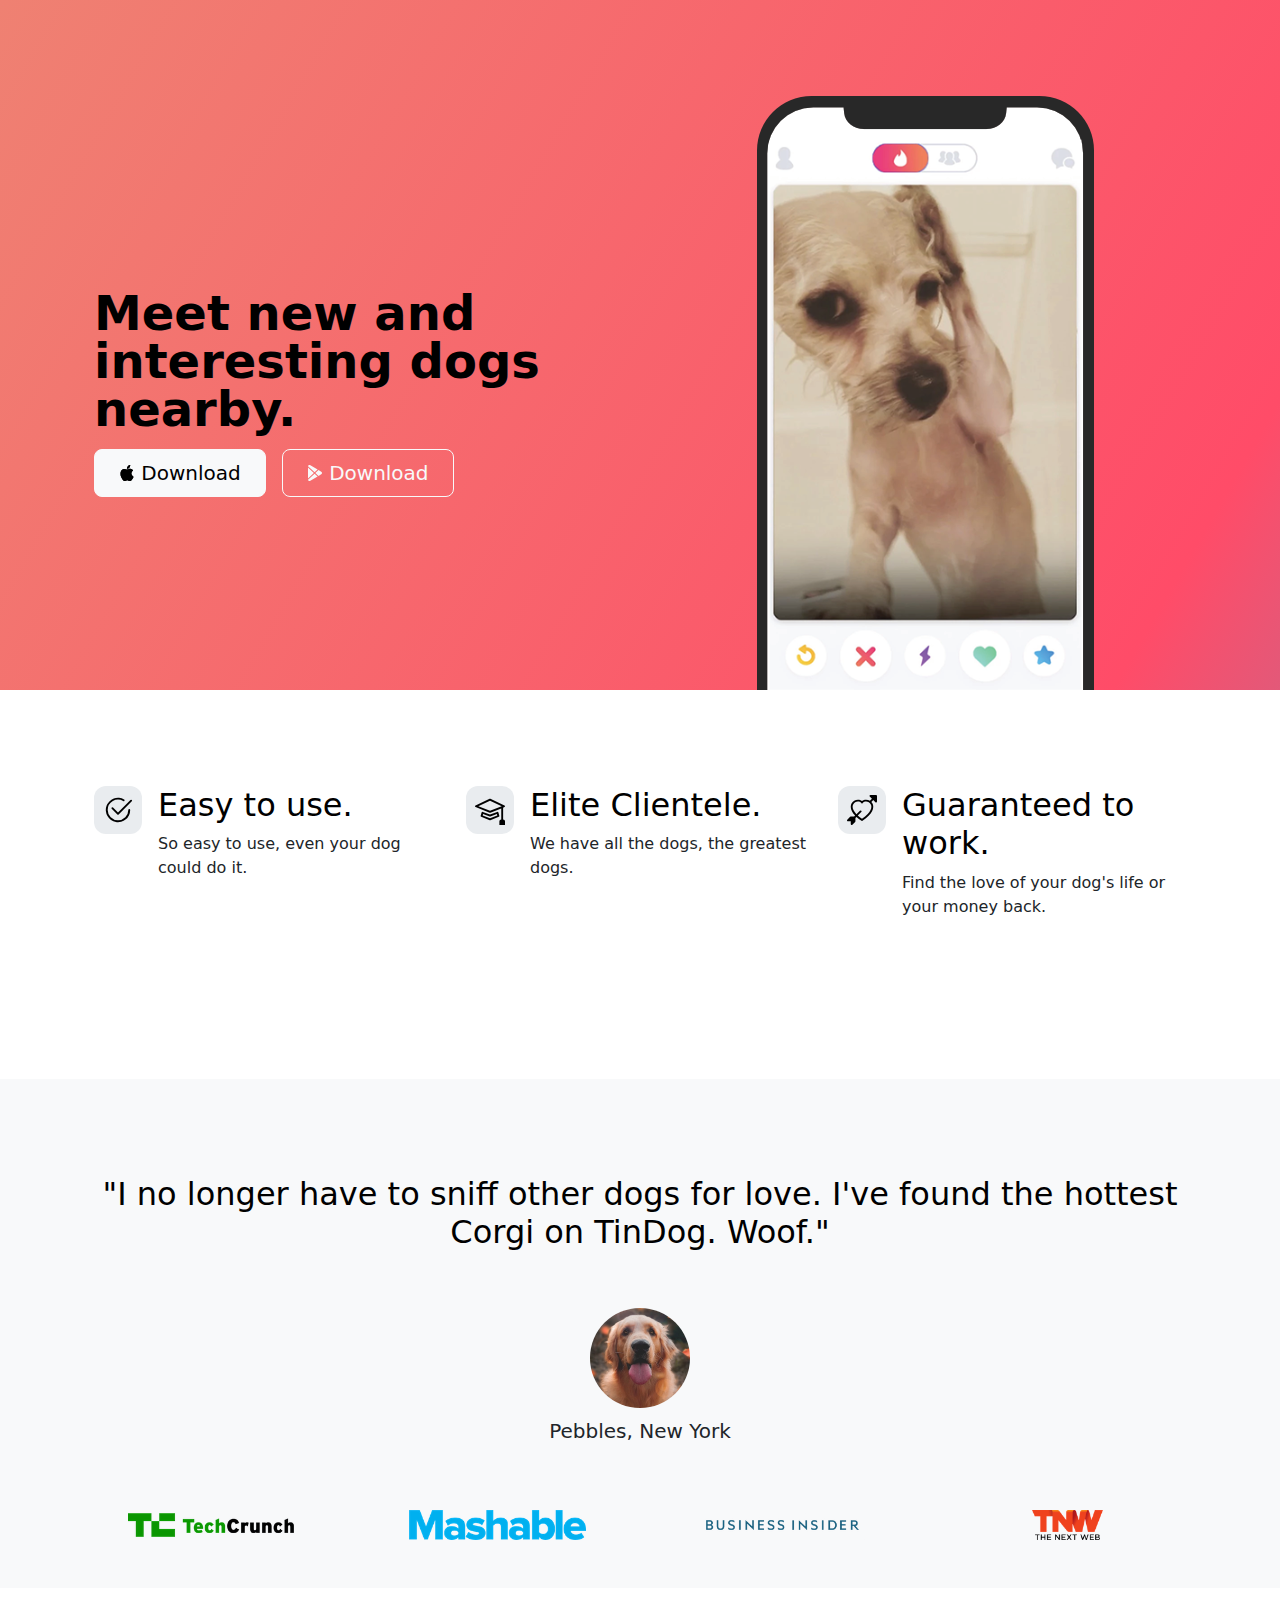
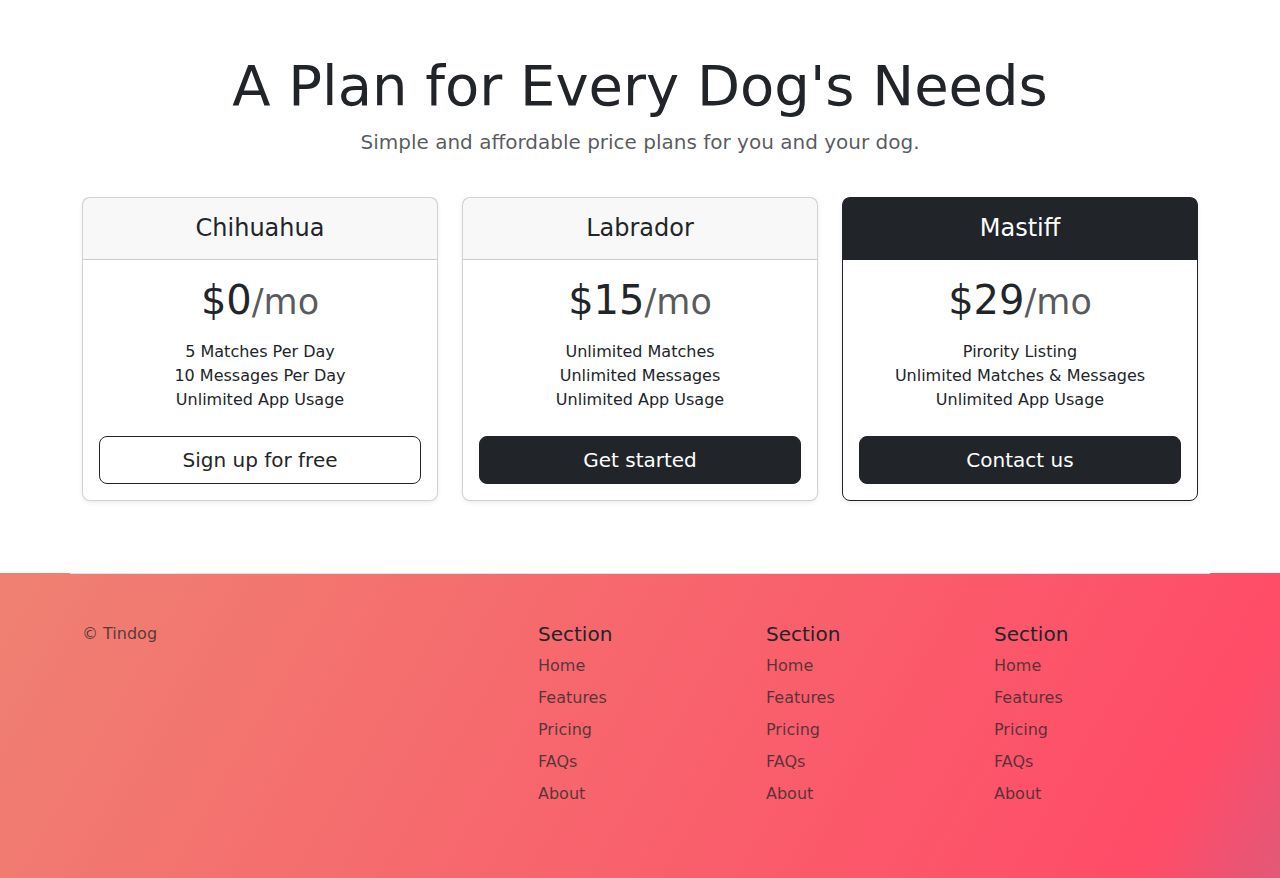
==== projects/11.3 TinDog Project/index.html @ 93079cc1 "Add files via upload" ====
<!DOCTYPE html>
<html lang="en">

<head>
  <meta charset="UTF-8">
  <meta name="viewport" content="width=device-width, initial-scale=1.0">
  <title>TinDog</title>
  <link rel="stylesheet" href="./css/style.css">
  <link href="https://cdn.jsdelivr.net/npm/bootstrap@5.3.3/dist/css/bootstrap.min.css" rel="stylesheet" integrity="sha384-QWTKZyjpPEjISv5WaRU9OFeRpok6YctnYmDr5pNlyT2bRjXh0JMhjY6hW+ALEwIH" crossorigin="anonymous">
</head>

<body>

  <!-- Title -->
  <section id="title" class="gradient-background">

    <div class="container col-xxl-8 px-4 pt-5">
      <div class="row flex-lg-row-reverse align-items-center g-5 pt-5">
        <div class="col-10 col-sm-8 col-lg-6">
          <img src="./images/iphone.png" class="d-block mx-lg-auto img-fluid" alt="picture of a dog on an iphone"  height="200" loading="lazy">
        </div>
        <div class="col-lg-6">
          <h1 class="display-5 fw-bold text-body-emphasis lh-1 mb-3">Meet new and interesting dogs nearby.</h1>
          
          <div class="d-grid gap-2 d-md-flex justify-content-md-start">
            <button type="button" class="btn btn-light btn-lg px-4 me-md-2"><svg xmlns="http://www.w3.org/2000/svg" width="16" height="16" fill="currentColor"
              class="bi bi-apple mb-1" viewBox="0 0 16 16">
                <path
                d="M11.182.008C11.148-.03 9.923.023 8.857 1.18c-1.066 1.156-.902 2.482-.878 2.516.024.034 1.52.087 2.475-1.258.955-1.345.762-2.391.728-2.43Zm3.314 11.733c-.048-.096-2.325-1.234-2.113-3.422.212-2.189 1.675-2.789 1.698-2.854.023-.065-.597-.79-1.254-1.157a3.692 3.692 0 0 0-1.563-.434c-.108-.003-.483-.095-1.254.116-.508.139-1.653.589-1.968.607-.316.018-1.256-.522-2.267-.665-.647-.125-1.333.131-1.824.328-.49.196-1.422.754-2.074 2.237-.652 1.482-.311 3.83-.067 4.56.244.729.625 1.924 1.273 2.796.576.984 1.34 1.667 1.659 1.899.319.232 1.219.386 1.843.067.502-.308 1.408-.485 1.766-.472.357.013 1.061.154 1.782.539.571.197 1.111.115 1.652-.105.541-.221 1.324-1.059 2.238-2.758.347-.79.505-1.217.473-1.282Z" />
                <path
                d="M11.182.008C11.148-.03 9.923.023 8.857 1.18c-1.066 1.156-.902 2.482-.878 2.516.024.034 1.52.087 2.475-1.258.955-1.345.762-2.391.728-2.43Zm3.314 11.733c-.048-.096-2.325-1.234-2.113-3.422.212-2.189 1.675-2.789 1.698-2.854.023-.065-.597-.79-1.254-1.157a3.692 3.692 0 0 0-1.563-.434c-.108-.003-.483-.095-1.254.116-.508.139-1.653.589-1.968.607-.316.018-1.256-.522-2.267-.665-.647-.125-1.333.131-1.824.328-.49.196-1.422.754-2.074 2.237-.652 1.482-.311 3.83-.067 4.56.244.729.625 1.924 1.273 2.796.576.984 1.34 1.667 1.659 1.899.319.232 1.219.386 1.843.067.502-.308 1.408-.485 1.766-.472.357.013 1.061.154 1.782.539.571.197 1.111.115 1.652-.105.541-.221 1.324-1.059 2.238-2.758.347-.79.505-1.217.473-1.282Z" />
              </svg> Download</button>
            <button type="button" class="btn btn-outline-light btn-lg px-4"><svg xmlns="http://www.w3.org/2000/svg" width="16" height="16" fill="currentColor"
              class="bi bi-google-play mb-1" viewBox="0 0 16 16">
                <path
                d="M14.222 9.374c1.037-.61 1.037-2.137 0-2.748L11.528 5.04 8.32 8l3.207 2.96 2.694-1.586Zm-3.595 2.116L7.583 8.68 1.03 14.73c.201 1.029 1.36 1.61 2.303 1.055l7.294-4.295ZM1 13.396V2.603L6.846 8 1 13.396ZM1.03 1.27l6.553 6.05 3.044-2.81L3.333.215C2.39-.341 1.231.24 1.03 1.27Z" />
              </svg> Download</button>
          </div>
        </div>
      </div>
    </div>

  </section>
  <!-- Features -->
  <section id="features">
    <div class="container px-4 py-5" id="hanging-icons">
      <div class="row g-4 py-5 row-cols-1 row-cols-lg-3">
        <div class="col d-flex align-items-start">
          <div class="icon-square text-body-emphasis bg-body-secondary d-inline-flex align-items-center justify-content-center fs-4 flex-shrink-0 me-3">
            <svg xmlns="http://www.w3.org/2000/svg" height="30" fill="currentColor" class="bi bi-check2-circle"
              viewBox="0 0 16 16">
                <path
                d="M2.5 8a5.5 5.5 0 0 1 8.25-4.764.5.5 0 0 0 .5-.866A6.5 6.5 0 1 0 14.5 8a.5.5 0 0 0-1 0 5.5 5.5 0 1 1-11 0z" />
                <path
                d="M15.354 3.354a.5.5 0 0 0-.708-.708L8 9.293 5.354 6.646a.5.5 0 1 0-.708.708l3 3a.5.5 0 0 0 .708 0l7-7z" />
            </svg>
          </div>
          <div>
            <h3 class="fs-2 text-body-emphasis">Easy to use.</h3>
            <p>So easy to use, even your dog could do it.</p>
          </div>
        </div>
        <div class="col d-flex align-items-start">
          <div class="icon-square text-body-emphasis bg-body-secondary d-inline-flex align-items-center justify-content-center fs-4 flex-shrink-0 me-3">
            <svg xmlns="http://www.w3.org/2000/svg" height="30" fill="currentColor" class="bi bi-mortarboard" viewBox="0 0 16 16">
              <path d="M8.211 2.047a.5.5 0 0 0-.422 0l-7.5 3.5a.5.5 0 0 0 .025.917l7.5 3a.5.5 0 0 0 .372 0L14 7.14V13a1 1 0 0 0-1 1v2h3v-2a1 1 0 0 0-1-1V6.739l.686-.275a.5.5 0 0 0 .025-.917l-7.5-3.5ZM8 8.46 1.758 5.965 8 3.052l6.242 2.913L8 8.46Z"/>
              <path d="M4.176 9.032a.5.5 0 0 0-.656.327l-.5 1.7a.5.5 0 0 0 .294.605l4.5 1.8a.5.5 0 0 0 .372 0l4.5-1.8a.5.5 0 0 0 .294-.605l-.5-1.7a.5.5 0 0 0-.656-.327L8 10.466 4.176 9.032Zm-.068 1.873.22-.748 3.496 1.311a.5.5 0 0 0 .352 0l3.496-1.311.22.748L8 12.46l-3.892-1.556Z"/>
              </svg>
          </div>
          <div>
            <h3 class="fs-2 text-body-emphasis">Elite Clientele.</h3>
            <p>We have all the dogs, the greatest dogs.</p>
          </div>
        </div>
        <div class="col d-flex align-items-start">
          <div class="icon-square text-body-emphasis bg-body-secondary d-inline-flex align-items-center justify-content-center fs-4 flex-shrink-0 me-3">
            <svg xmlns="http://www.w3.org/2000/svg" height="30" fill="currentColor" class="bi bi-arrow-through-heart"
              viewBox="0 0 16 16">
                <path fill-rule="evenodd"
                d="M2.854 15.854A.5.5 0 0 1 2 15.5V14H.5a.5.5 0 0 1-.354-.854l1.5-1.5A.5.5 0 0 1 2 11.5h1.793l.53-.53c-.771-.802-1.328-1.58-1.704-2.32-.798-1.575-.775-2.996-.213-4.092C3.426 2.565 6.18 1.809 8 3.233c1.25-.98 2.944-.928 4.212-.152L13.292 2 12.147.854A.5.5 0 0 1 12.5 0h3a.5.5 0 0 1 .5.5v3a.5.5 0 0 1-.854.354L14 2.707l-1.006 1.006c.236.248.44.531.6.845.562 1.096.585 2.517-.213 4.092-.793 1.563-2.395 3.288-5.105 5.08L8 13.912l-.276-.182a21.86 21.86 0 0 1-2.685-2.062l-.539.54V14a.5.5 0 0 1-.146.354l-1.5 1.5Zm2.893-4.894A20.419 20.419 0 0 0 8 12.71c2.456-1.666 3.827-3.207 4.489-4.512.679-1.34.607-2.42.215-3.185-.817-1.595-3.087-2.054-4.346-.761L8 4.62l-.358-.368c-1.259-1.293-3.53-.834-4.346.761-.392.766-.464 1.845.215 3.185.323.636.815 1.33 1.519 2.065l1.866-1.867a.5.5 0 1 1 .708.708L5.747 10.96Z" />
            </svg>
          </div>
          <div>
            <h3 class="fs-2 text-body-emphasis">Guaranteed to work.</h3>
            <p>Find the love of your dog's life or your money back.</p>
          </div>
        </div>
      </div>
    </div>
  </section>
  <!-- Testimonial -->
  <section id="testimonial">
    <div class="my-5">
      <div class="p-5 text-center bg-body-tertiary">
        <div class="container py-5">
          <h2 class="text-body-emphasis">"I no longer have to sniff other dogs for love. I've found the hottest Corgi on TinDog. Woof."</h2>
          <img class="profile-img mt-5" src="./images/dog-img.jpg" >
          <p class="col-lg-8 mx-auto pt-2 lead">
            Pebbles, New York
          </p>
        </div>
        <div class="container">
          <div class="row">
            <div class="col-lg-3 col-sm-12">
              <img src="./images/techcrunch.png" alt="techcrunch" height="30">
            </div>
            <div class="col-lg-3 col-sm-12">
              <img src="./images/mashable.png" alt="mashable" height="30">
            </div>
            <div class="col-lg-3 col-sm-12">
              <img src="./images/bizinsider.png" alt="bizinsider" height="30">
            </div>
            <div class="col-lg-3 col-sm-12">
              <img src="./images/tnw.png" alt="tnw" height="30">
            </div>
          </div>
        </div>
      </div>
    </div>
  </section>
  <!-- Pricing -->
  <section id="pricing">
    <div class="container">  
        <div class="pricing-header p-3 pb-md-4 mx-auto text-center">
          <h2 class="display-4 fw-normal">A Plan for Every Dog's Needs</h2>
          <p class="fs-5 text-body-secondary">Simple and affordable price plans for you and your dog.</p>
        </div>
        <div class="row row-cols-1 row-cols-md-3 mb-3 text-center">
          <div class="col">
            <div class="card mb-4 rounded-3 shadow-sm">
              <div class="card-header py-3">
                <h4 class="my-0 fw-normal">Chihuahua</h4>
              </div>
              <div class="card-body">
                <h1 class="card-title pricing-card-title">$0<small class="text-body-secondary fw-light">/mo</small></h1>
                <ul class="list-unstyled mt-3 mb-4">
                  <li>5 Matches Per Day</li>
                  <li>10 Messages Per Day</li>
                  <li>Unlimited App Usage</li>
                </ul>
                <button type="button" class="w-100 btn btn-lg btn-outline-dark">Sign up for free</button>
              </div>
            </div>
          </div>
          <div class="col">
            <div class="card mb-4 rounded-3 shadow-sm">
              <div class="card-header py-3">
                <h4 class="my-0 fw-normal">Labrador</h4>
              </div>
              <div class="card-body">
                <h1 class="card-title pricing-card-title">$15<small class="text-body-secondary fw-light">/mo</small></h1>
                <ul class="list-unstyled mt-3 mb-4">
                  <li>Unlimited Matches</li>
                  <li>Unlimited Messages</li>
                  <li>Unlimited App Usage</li>
                </ul>
                <button type="button" class="w-100 btn btn-lg btn-dark">Get started</button>
              </div>
            </div>
          </div>
          <div class="col">
            <div class="card mb-4 rounded-3 shadow-sm border-dark">
              <div class="card-header py-3 text-bg-dark border-dark">
                <h4 class="my-0 fw-normal">Mastiff</h4>
              </div>
              <div class="card-body">
                <h1 class="card-title pricing-card-title">$29<small class="text-body-secondary fw-light">/mo</small></h1>
                <ul class="list-unstyled mt-3 mb-4">
                  <li>Pirority Listing</li>
                  <li>Unlimited Matches & Messages</li>
                  <li>Unlimited App Usage</li>
                </ul>
                <button type="button" class="w-100 btn btn-lg btn-dark">Contact us</button>
              </div>
            </div>
          </div>
        </div>
      </div>
    </div>
  </section>
  <!-- Footer -->
  <section id="contact" class="gradient-background">
    <div class="container">
      <footer class="row row-cols-1 row-cols-sm-2 row-cols-md-5 py-5 mt-5 border-top">
        <div class="col mb-3">
          
          <p class="text-body-secondary">© Tindog</p>
        </div>
    
        <div class="col mb-3">
    
        </div>
    
        <div class="col mb-3">
          <h5>Section</h5>
          <ul class="nav flex-column">
            <li class="nav-item mb-2"><a href="#" class="nav-link p-0 text-body-secondary">Home</a></li>
            <li class="nav-item mb-2"><a href="#" class="nav-link p-0 text-body-secondary">Features</a></li>
            <li class="nav-item mb-2"><a href="#" class="nav-link p-0 text-body-secondary">Pricing</a></li>
            <li class="nav-item mb-2"><a href="#" class="nav-link p-0 text-body-secondary">FAQs</a></li>
            <li class="nav-item mb-2"><a href="#" class="nav-link p-0 text-body-secondary">About</a></li>
          </ul>
        </div>
    
        <div class="col mb-3">
          <h5>Section</h5>
          <ul class="nav flex-column">
            <li class="nav-item mb-2"><a href="#" class="nav-link p-0 text-body-secondary">Home</a></li>
            <li class="nav-item mb-2"><a href="#" class="nav-link p-0 text-body-secondary">Features</a></li>
            <li class="nav-item mb-2"><a href="#" class="nav-link p-0 text-body-secondary">Pricing</a></li>
            <li class="nav-item mb-2"><a href="#" class="nav-link p-0 text-body-secondary">FAQs</a></li>
            <li class="nav-item mb-2"><a href="#" class="nav-link p-0 text-body-secondary">About</a></li>
          </ul>
        </div>
    
        <div class="col mb-3">
          <h5>Section</h5>
          <ul class="nav flex-column">
            <li class="nav-item mb-2"><a href="#" class="nav-link p-0 text-body-secondary">Home</a></li>
            <li class="nav-item mb-2"><a href="#" class="nav-link p-0 text-body-secondary">Features</a></li>
            <li class="nav-item mb-2"><a href="#" class="nav-link p-0 text-body-secondary">Pricing</a></li>
            <li class="nav-item mb-2"><a href="#" class="nav-link p-0 text-body-secondary">FAQs</a></li>
            <li class="nav-item mb-2"><a href="#" class="nav-link p-0 text-body-secondary">About</a></li>
          </ul>
        </div>
      </footer>
    </div>
  </section>
</body>

</html>
---- projects/11.3 TinDog Project/css/style.css ----
.gradient-background {
  background: linear-gradient(300deg, #00bfff, #ff4c68, #ef8172);
  background-size: 180% 180%;
  animation: gradient-animation 18s ease infinite;
}

@keyframes gradient-animation {
  0% {
    background-position: 0% 50%;
  }
  50% {
    background-position: 100% 50%;
  }
  100% {
    background-position: 0% 50%;
  }
}

.icon-square {
  width: 3rem;
  height: 3rem;
  border-radius: 0.75rem;
}

.profile-img {
  height: 100px;
  border-radius: 50%;
}
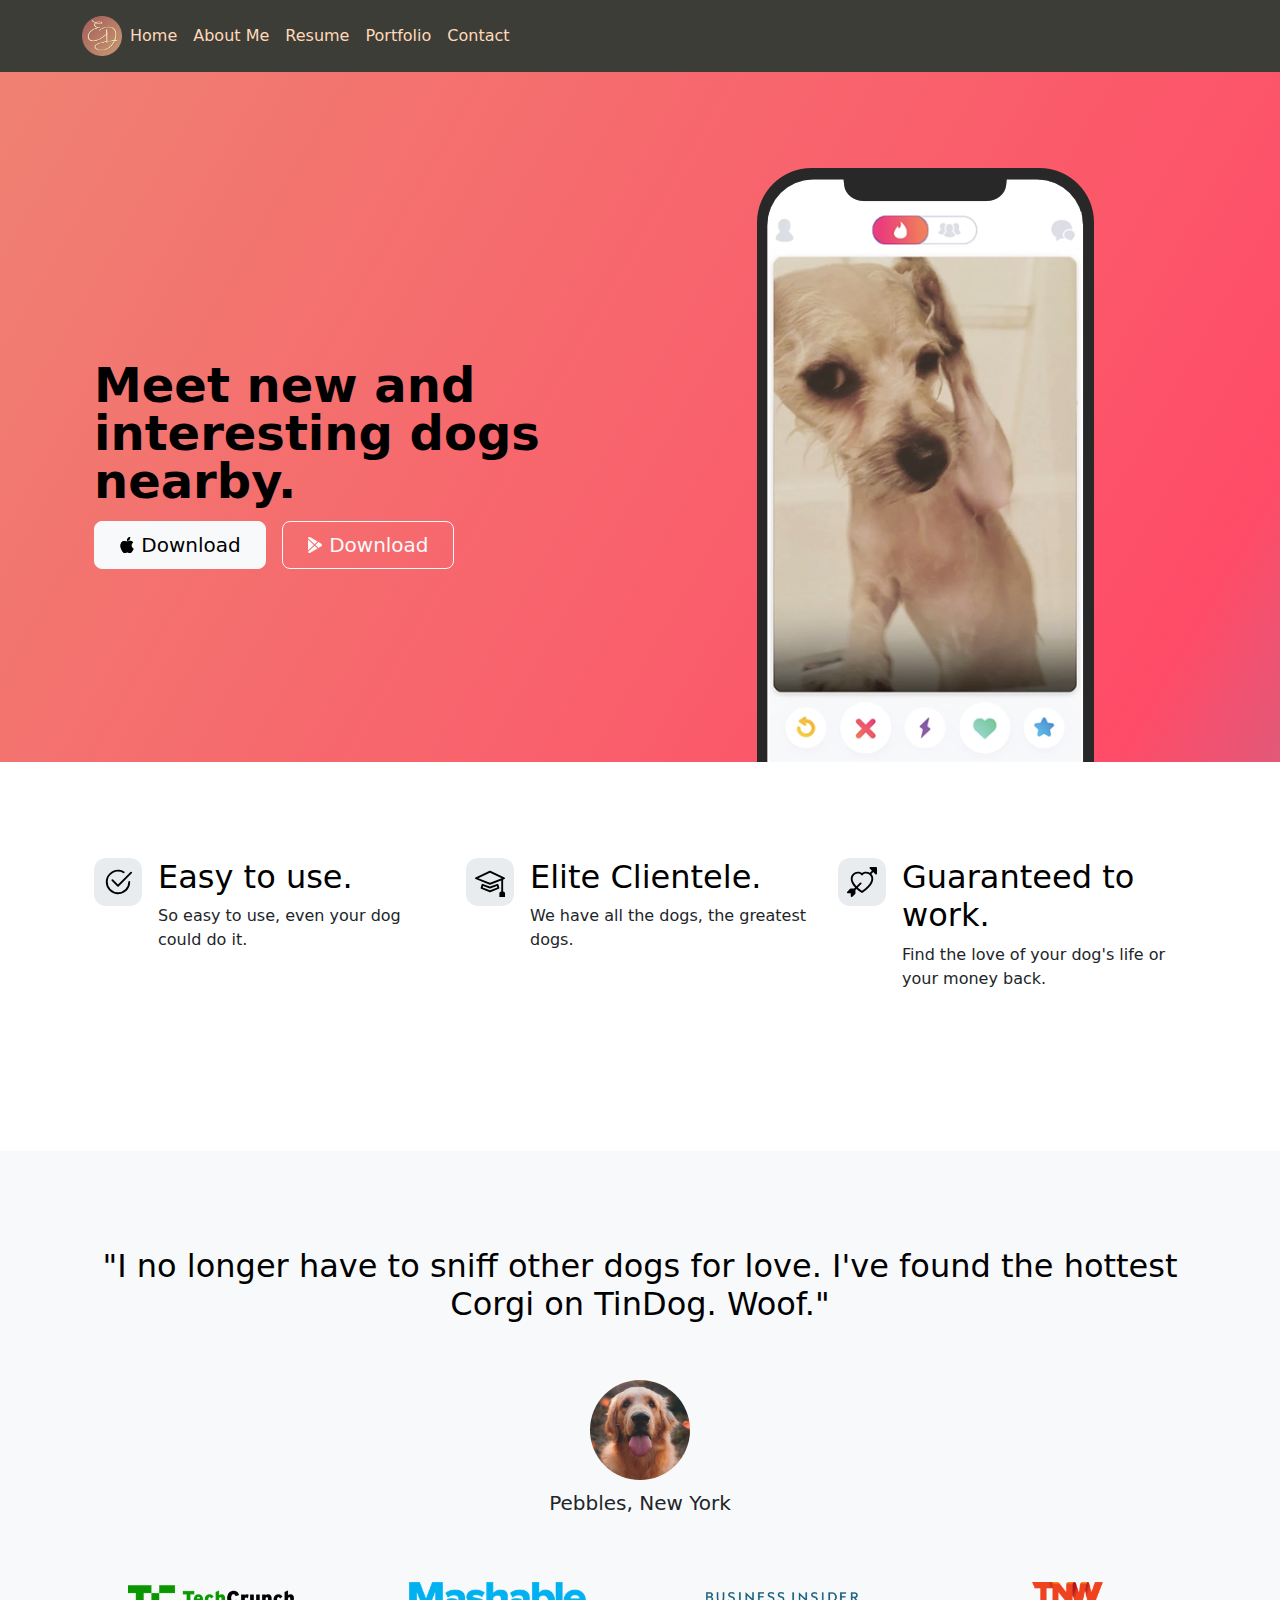
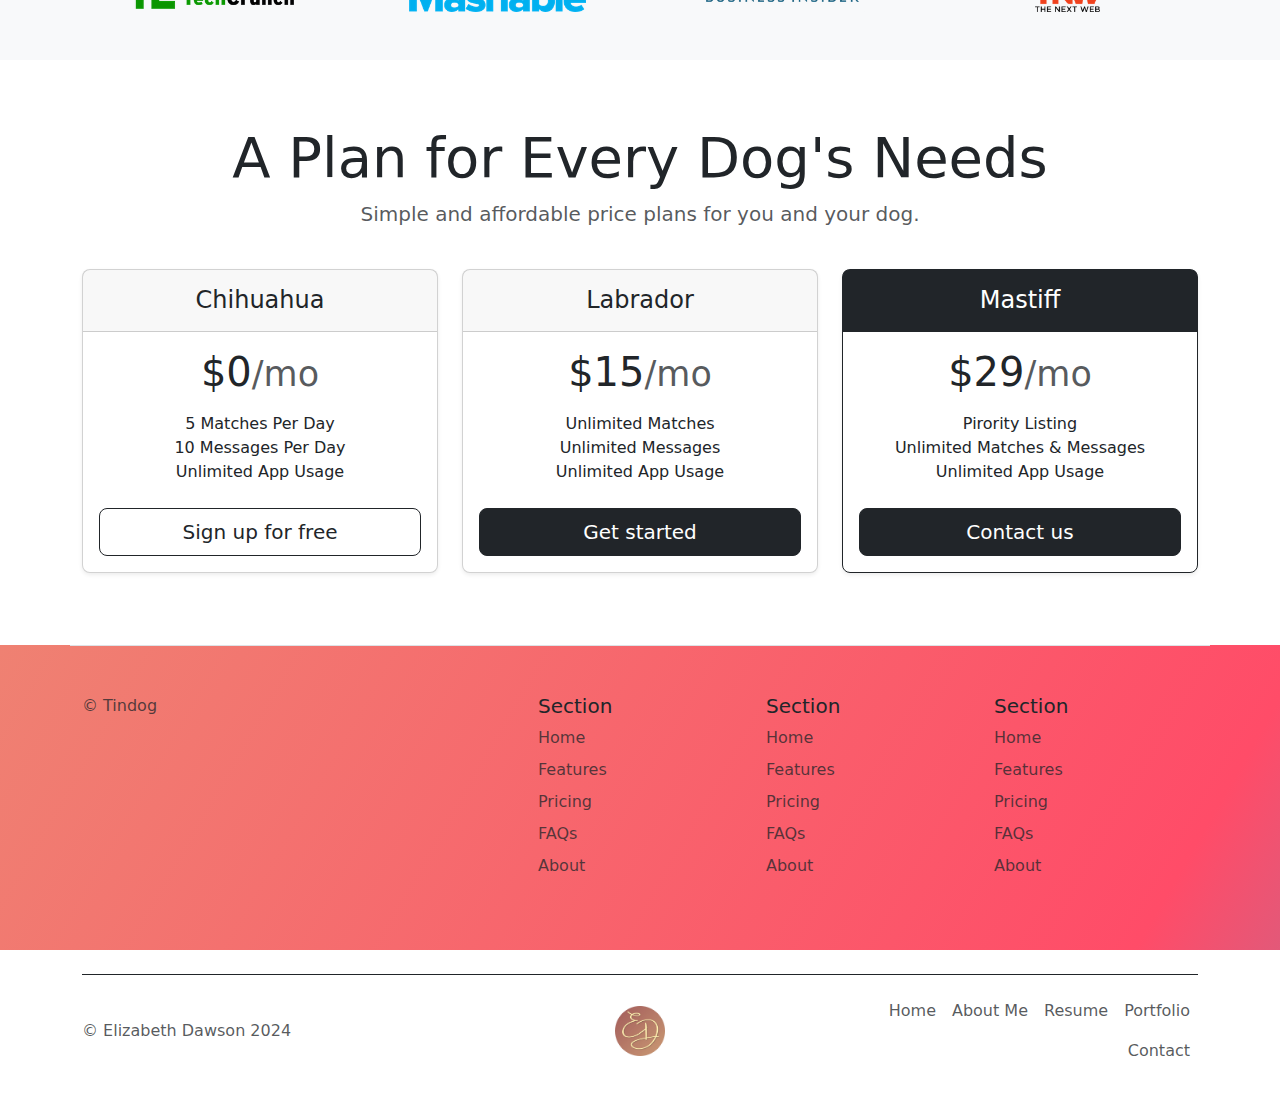
==== commit ccaa17ab: "Add files via upload" ====
--- a/projects/11.3 TinDog Project/index.html
+++ b/projects/11.3 TinDog Project/index.html
@@ -7,9 +7,40 @@
   <title>TinDog</title>
   <link rel="stylesheet" href="./css/style.css">
   <link href="https://cdn.jsdelivr.net/npm/bootstrap@5.3.3/dist/css/bootstrap.min.css" rel="stylesheet" integrity="sha384-QWTKZyjpPEjISv5WaRU9OFeRpok6YctnYmDr5pNlyT2bRjXh0JMhjY6hW+ALEwIH" crossorigin="anonymous">
+  <link rel="preconnect" href="https://fonts.googleapis.com">
+  <link rel="preconnect" href="https://fonts.gstatic.com" crossorigin>
+  <link href="https://fonts.googleapis.com/css2?family=Poppins:wght@400;700&display=swap" rel="stylesheet">
+  <link href="https://cdn.jsdelivr.net/npm/bootstrap@5.3.3/dist/css/bootstrap.min.css" rel="stylesheet" integrity="sha384-QWTKZyjpPEjISv5WaRU9OFeRpok6YctnYmDr5pNlyT2bRjXh0JMhjY6hW+ALEwIH" crossorigin="anonymous">
+  <!-- google fonts -->
+  <link rel="preconnect" href="https://fonts.googleapis.com">
+  <link rel="preconnect" href="https://fonts.gstatic.com" crossorigin>
+  <link href="https://fonts.googleapis.com/css2?family=Antic+Didone&display=swap" rel="stylesheet">
+  <link href="https://fonts.googleapis.com/css2?family=Sofia&display=swap" rel="stylesheet">
 </head>
 
 <body>
+
+  <!-- nav bar -->
+  <header class="p-3">
+    <div class="container">
+      <div class="d-flex flex-wrap align-items-center justify-content-center justify-content-lg-start">
+        <a href="/index.html" class="d-flex align-items-center mb-2 mb-lg-0 text-white text-decoration-none">
+          <img src="/assets/images/signature logo.png" height="40px">
+        </a>
+
+        <ul class="nav col-12 col-lg-auto me-lg-auto mb-2 justify-content-center mb-md-0">
+          <li><a href="/index.html" class="nav-link px-2">Home</a></li>
+          <li><a href="/index.html#about-me" class="nav-link px-2">About Me</a></li>          
+          <li><a href="/resume page/resume/index.html" class="nav-link px-2">Resume</a></li>
+          <li><a href="/projects/portfolio.html" class="nav-link px-2">Portfolio</a></li>
+          <li><a href="/index.html#contact-me" class="nav-link px-2">Contact</a></li>
+        </ul>
+
+
+        </div>
+      </div>
+    </div>
+  </header>
 
   <!-- Title -->
   <section id="title" class="gradient-background">
@@ -226,6 +257,25 @@
       </footer>
     </div>
   </section>
+
+  <!-- footer -->
+  <div class="container">
+    <footer class="d-flex flex-wrap justify-content-between align-items-center py-3 my-4 border-top border-dark">
+      <p class="col-md-4 mb-0 text-body-secondary">© Elizabeth Dawson 2024</p>
+  
+      <a href="/" class="col-md-4 d-flex align-items-center justify-content-center mb-3 mb-md-0 me-md-auto link-body-emphasis text-decoration-none">
+        <img class="logo" src="/assets/images/signature logo.png" height="50px">
+      </a>
+  
+      <ul class="nav col-md-4 justify-content-end">
+        <li class="nav-item"><a href="/index.html" class="nav-link px-2 text-body-secondary">Home</a></li>
+        <li class="nav-item"><a href="/index.html#about-me" class="nav-link px-2 text-body-secondary">About Me</a></li>
+        <li class="nav-item"><a href="/resume page/resume/index.html" class="nav-link px-2 text-body-secondary">Resume</a></li>
+        <li class="nav-item"><a href="/projects/portfolio.html" class="nav-link px-2 text-body-secondary">Portfolio</a></li>
+        <li class="nav-item"><a href="/index.html#contact-me" class="nav-link px-2 text-body-secondary">Contact</a></li>
+      </ul>
+    </footer>
+</div>
 </body>
 
 </html>--- a/projects/11.3 TinDog Project/css/style.css
+++ b/projects/11.3 TinDog Project/css/style.css
@@ -26,3 +26,13 @@
   height: 100px;
   border-radius: 50%;
 }
+
+header {
+  background-color: #3C3D37;
+  
+}
+
+.nav-link {
+  color: #ffd9b9 !important;
+  
+}